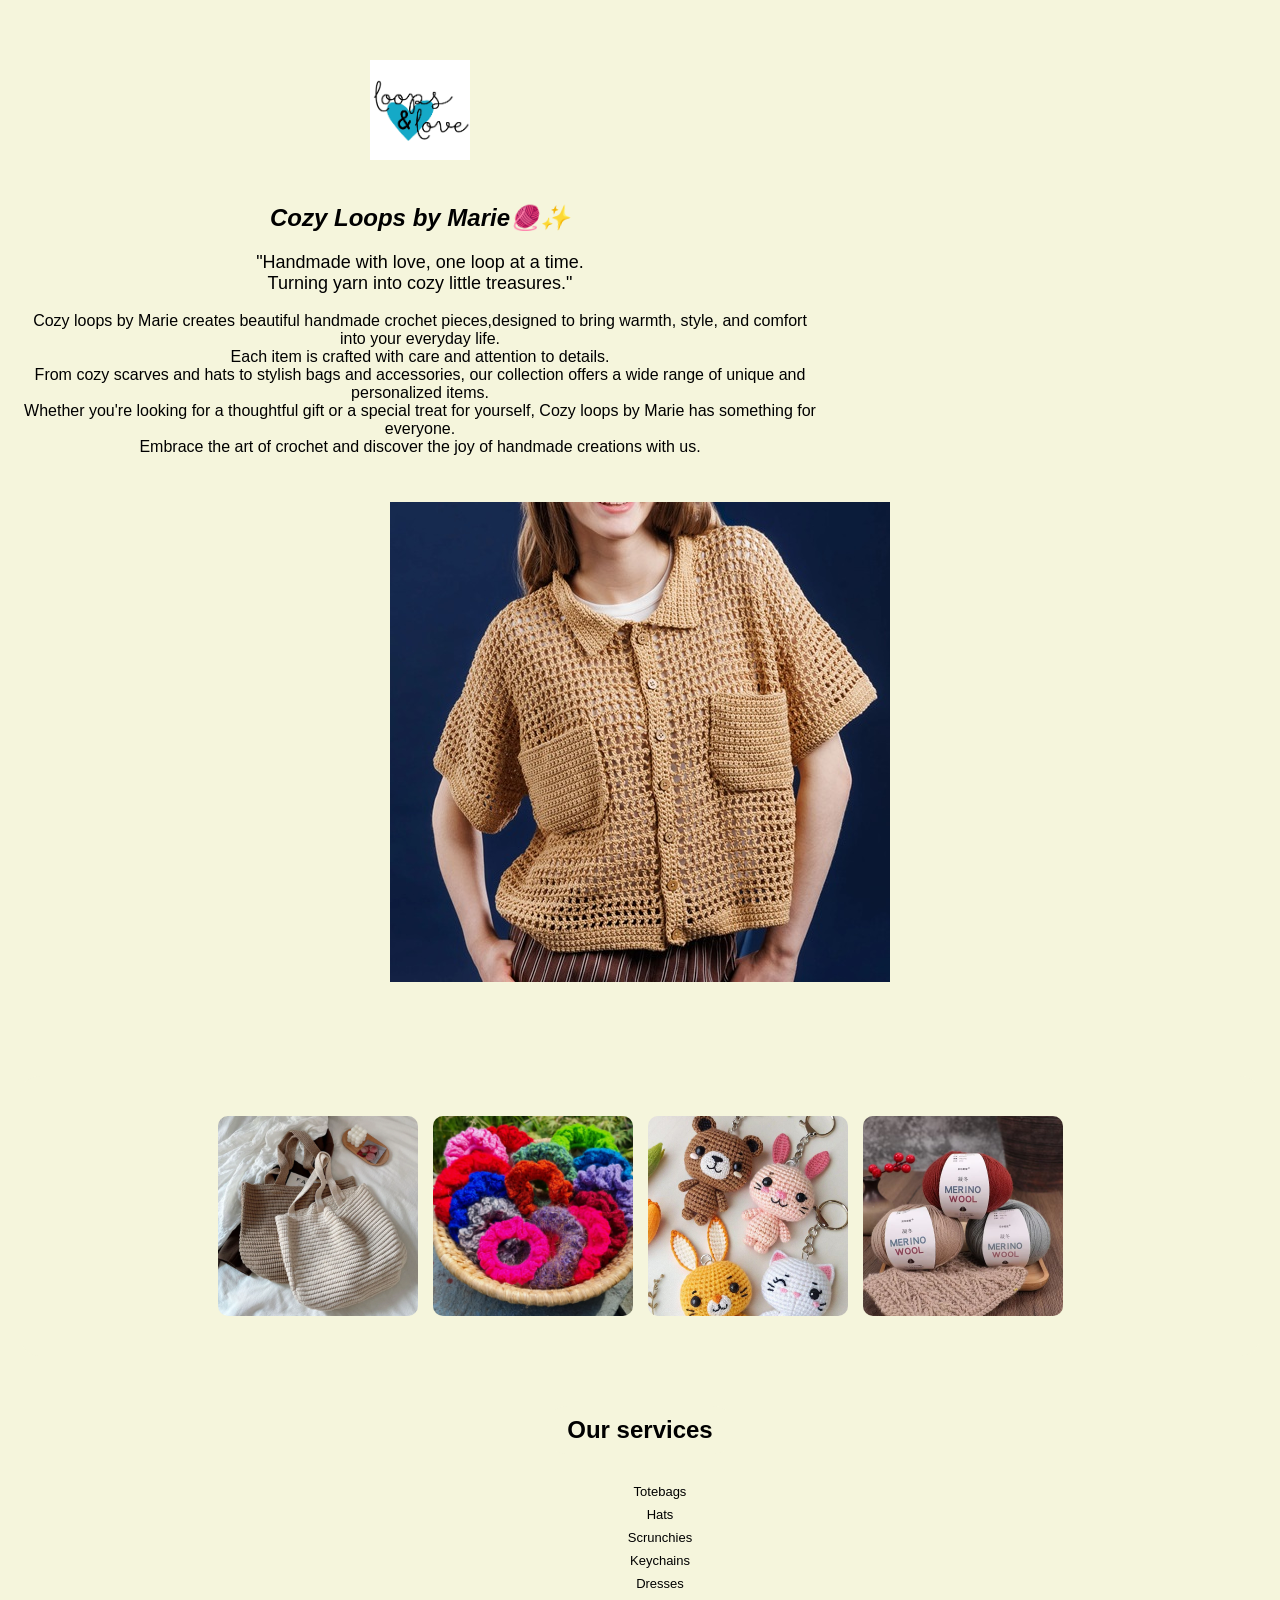
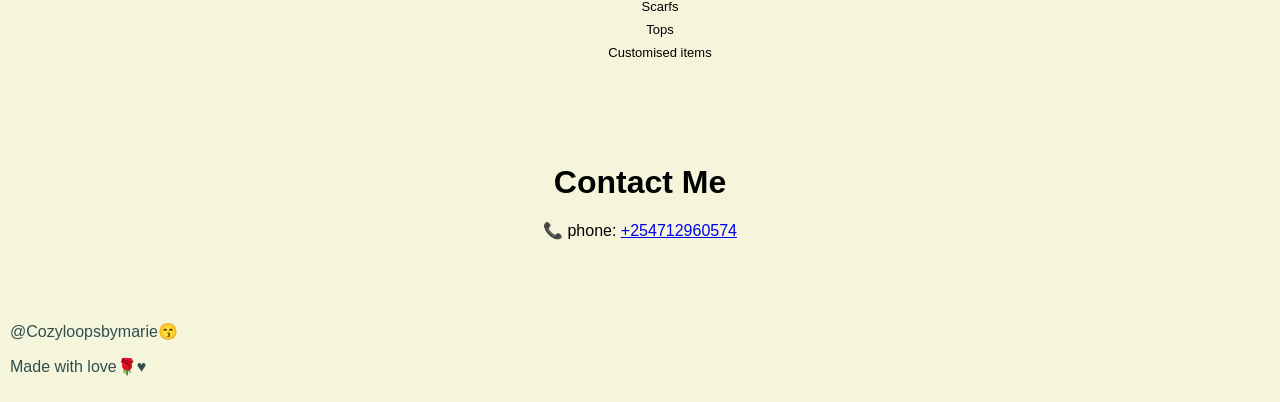
==== My Website/index.html @ fa0c68e9 "my website" ====
<!DOCTYPE html>
<html lang="en">
<head>
    <meta charset="UTF-8">
    <meta name="viewport" content="width=device-width, initial-scale=1.0">
    <title>Cozy Loops by Marie🧶</title>
    <link rel="stylesheet" href="style.css">
</head>
<body>
    <section class="hero">
        <div class="hero-text">
            <img src="logo.png" alt="Cozy loops logo" class="logo">
            <div class="content">
            <h1>Cozy Loops by Marie🧶✨</h1>
            <p class="tagline">
                "Handmade with love, one loop at a time.<br>
            Turning yarn into cozy little treasures."
        </p>
        <p class="about">
            Cozy loops by Marie creates beautiful handmade crochet pieces,designed to bring warmth, style, and comfort into your everyday life.<br> Each item is crafted with care and attention to details.<br> From cozy scarves and hats to stylish bags and accessories, our collection offers a wide range of unique and personalized items.<br>Whether you're looking for a thoughtful gift or a special treat for yourself, Cozy loops by Marie has something for everyone.<br> Embrace the art of crochet and discover the joy of handmade creations with us.
        </p>
            </div>
        </div>
        <div class="hero-image">
            <img src="crochet-woman.jpg" alt="woman wearing a crocheted top">
        </div>
    </section>
    <section class="gallery">
    <img src="totebag.webp" style="width: 200px; height: 200px;" alt="crochet tote bag">
    <img src="scrunchies.avif" style="width: 200px; height: 200px;" alt="crochet scrunchies">
    <img src="keychain.jpg"  style="width: 200px; height: 200px;" alt="crochet keychain">
    <img src="yarn.jpeg" style="width: 200px; height: 200px;" alt="colorful yarn">
    </section>
    <section class="services">
        <h2>Our services</h2>
        <ul>
            <li>Totebags</li>
            <li>Hats</li>
            <li>Scrunchies</li>
            <li>Keychains</li>
            <li>Dresses</li>
            <li>Scarfs</li>
            <li>Tops</li>
            <li>Customised items</li>
        </ul>
    </section>
    <section class="contact">
        <h2>Contact Me</h2>
        <p>📞 phone: <a href="tel:+254712960574">+254712960574</a></p>
    </section>
       <footer>
        <p>@Cozyloopsbymarie😙</p>
        <p>Made with love🌹♥️</p>
       </footer> 
</body>
</html>
---- My Website/style.css ----
body {
    font-family: Arial, sans-serif;
    background-color: beige;
    color: black;
    text-align: center;
    align-items: center;
    margin: 0;
}
.content {
    max-width: 800px;
    margin: 0 auto;
}

.hero {
    padding: 60px 20px;
    justify-content: space-between;
    gap: 20px;
    flex-wrap: wrap;
    display: flex;
}
.hero h1 {
    font-size: bolder;
    color: soft peachpuff;
    font-family: cursive, sans-serif;
    font-style: italic;
}
.hero text {
    flex: 1 1 300px;
    min-width: 250px;
    font-size: small;
    margin: 10px;
    align-items: center;
    text-align: center;
}
.hero-image {
    flex: 1 1 300px;
    margin: 10px;
}
.hero image img {
    width: 100%;
    border-radius: 15px;
}
.logo {
    width: 100px;
    margin-bottom: 20px;
    text-align: center;
    text-align: center;
    
}
.tagline {
    font-size: 18px;
  margin-top: 10px;
  color: black;
}
.about {
    margin-top: 15px;
    font-size: 1rem;
    color: black;
}
.gallery {
    background-color: beige;
    margin: 20px;
    padding: 40px 20px;
    border-radius: 20px;
    display: flex;
    flex-wrap: wrap;
    gap: 15px;
    justify-content: center;

}
.gallery img {
    width: 100%;
    height: auto;
object-fit: cover;
    border-radius: 10px;

}
.services {
    margin: 30px 20px;
    color: black;
}
.services h2 {
    display: inline-block;
    padding: 10px 20px;
    background-color: beige;
    border-radius: 20px;
    font-size: bold;
}
.services ul {
    margin-top: 10px;
    font-size: 18px;
    color: black;
    padding: left;
    list-style-type: none;
    display: grid;
    align-items: center;
}
.services li {
    font-size: small;
    margin-bottom: 8px;
    color: black;
}
.contact {
    background-color: soft pink;
    padding: 40px 20px;
    text-align: center;
}
.contact h2 {
    font-family: cursive, sans-serif;
    font-size: 2rem;
    margin-bottom: 20px;
}
.contact-card {
display: inline-block;
background-color: blue;
border-radius: 15px;
max-width: 300px;
}
footer {
    margin: 0;
    text-align: left;
    padding: 10px;
    color: darkslategrey;
}
@media (max-width: 500px) {
    .services ul {
        grid-template-columns: repeat(2, 1fr);
    }
}
@media(max-width: 500px) {
    .hero {
        flex-direction: column;
    }
    .hero-text h1 {
        font-size: 2rem;
    }
    .hero-text .about {
        font-size: 0.95rem;
    }
    .services ul {
        grid-template-columns: 1fr;
    }
    .contact-card {
        width: 90%;
        padding: 20px;
    }
    .contact h2 {
        font-size: 1.6rem;
    }
}
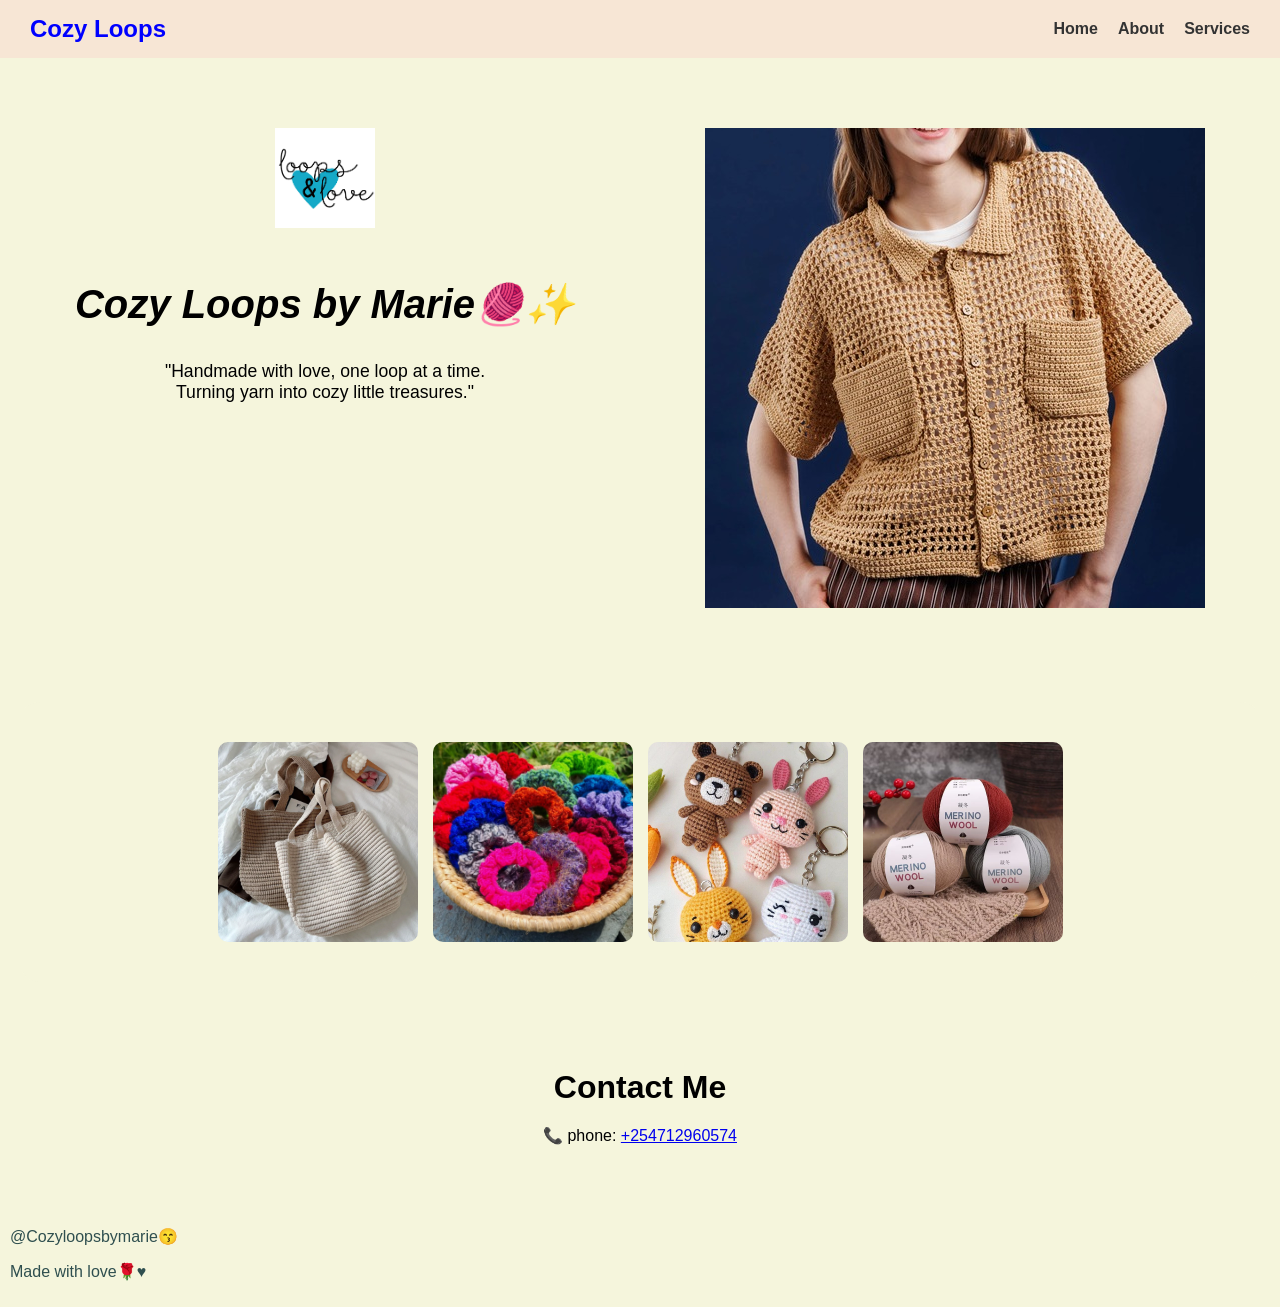
==== commit b256e764: "add about and service page" ====
--- a/My Website/index.html
+++ b/My Website/index.html
@@ -7,6 +7,14 @@
     <link rel="stylesheet" href="style.css">
 </head>
 <body>
+    <nav>
+        <h2>Cozy Loops</h2>
+        <ul>
+            <li><a href="index.html"> Home</a></li>
+            <li><a href="about.html">About</a></li>
+            <li><a href="services.html">Services</a></li>
+        </ul>
+    </nav>
     <section class="hero">
         <div class="hero-text">
             <img src="logo.png" alt="Cozy loops logo" class="logo">
@@ -15,9 +23,6 @@
             <p class="tagline">
                 "Handmade with love, one loop at a time.<br>
             Turning yarn into cozy little treasures."
-        </p>
-        <p class="about">
-            Cozy loops by Marie creates beautiful handmade crochet pieces,designed to bring warmth, style, and comfort into your everyday life.<br> Each item is crafted with care and attention to details.<br> From cozy scarves and hats to stylish bags and accessories, our collection offers a wide range of unique and personalized items.<br>Whether you're looking for a thoughtful gift or a special treat for yourself, Cozy loops by Marie has something for everyone.<br> Embrace the art of crochet and discover the joy of handmade creations with us.
         </p>
             </div>
         </div>
@@ -31,19 +36,6 @@
     <img src="keychain.jpg"  style="width: 200px; height: 200px;" alt="crochet keychain">
     <img src="yarn.jpeg" style="width: 200px; height: 200px;" alt="colorful yarn">
     </section>
-    <section class="services">
-        <h2>Our services</h2>
-        <ul>
-            <li>Totebags</li>
-            <li>Hats</li>
-            <li>Scrunchies</li>
-            <li>Keychains</li>
-            <li>Dresses</li>
-            <li>Scarfs</li>
-            <li>Tops</li>
-            <li>Customised items</li>
-        </ul>
-    </section>
     <section class="contact">
         <h2>Contact Me</h2>
         <p>📞 phone: <a href="tel:+254712960574">+254712960574</a></p>
--- a/My Website/style.css
+++ b/My Website/style.css
@@ -19,18 +19,21 @@
     display: flex;
 }
 .hero h1 {
-    font-size: bolder;
+    font-size: 2.5rem;
     color: soft peachpuff;
     font-family: cursive, sans-serif;
     font-style: italic;
+    font-weight: bold;
 }
-.hero text {
-    flex: 1 1 300px;
+.hero-text {
+    flex:  1 300px;
     min-width: 250px;
     font-size: small;
     margin: 10px;
     align-items: center;
     text-align: center;
+    flex-direction: column;
+    display: flex;
 }
 .hero-image {
     flex: 1 1 300px;
@@ -48,7 +51,7 @@
     
 }
 .tagline {
-    font-size: 18px;
+    font-size: 1.1rem;
   margin-top: 10px;
   color: black;
 }
@@ -116,6 +119,33 @@
 border-radius: 15px;
 max-width: 300px;
 }
+nav {
+    display: flex;
+    justify-content: space-between;
+    align-items: center;
+    padding: 15px 30px;
+    background-color: #f7e6d5;
+}
+nav h2 {
+    margin: 0;
+    color: blue;
+}
+nav ul {
+    list-style: none;
+    display: flex;
+    gap: 20px;
+    margin: 0;
+    padding: 0;
+}
+nav ul li a {
+    text-decoration: none;
+    color: #333;
+    font-weight: bold;
+    transition: 0.3s;
+}
+nav ul li a:hover {
+    color: ffb74d;
+}
 footer {
     margin: 0;
     text-align: left;
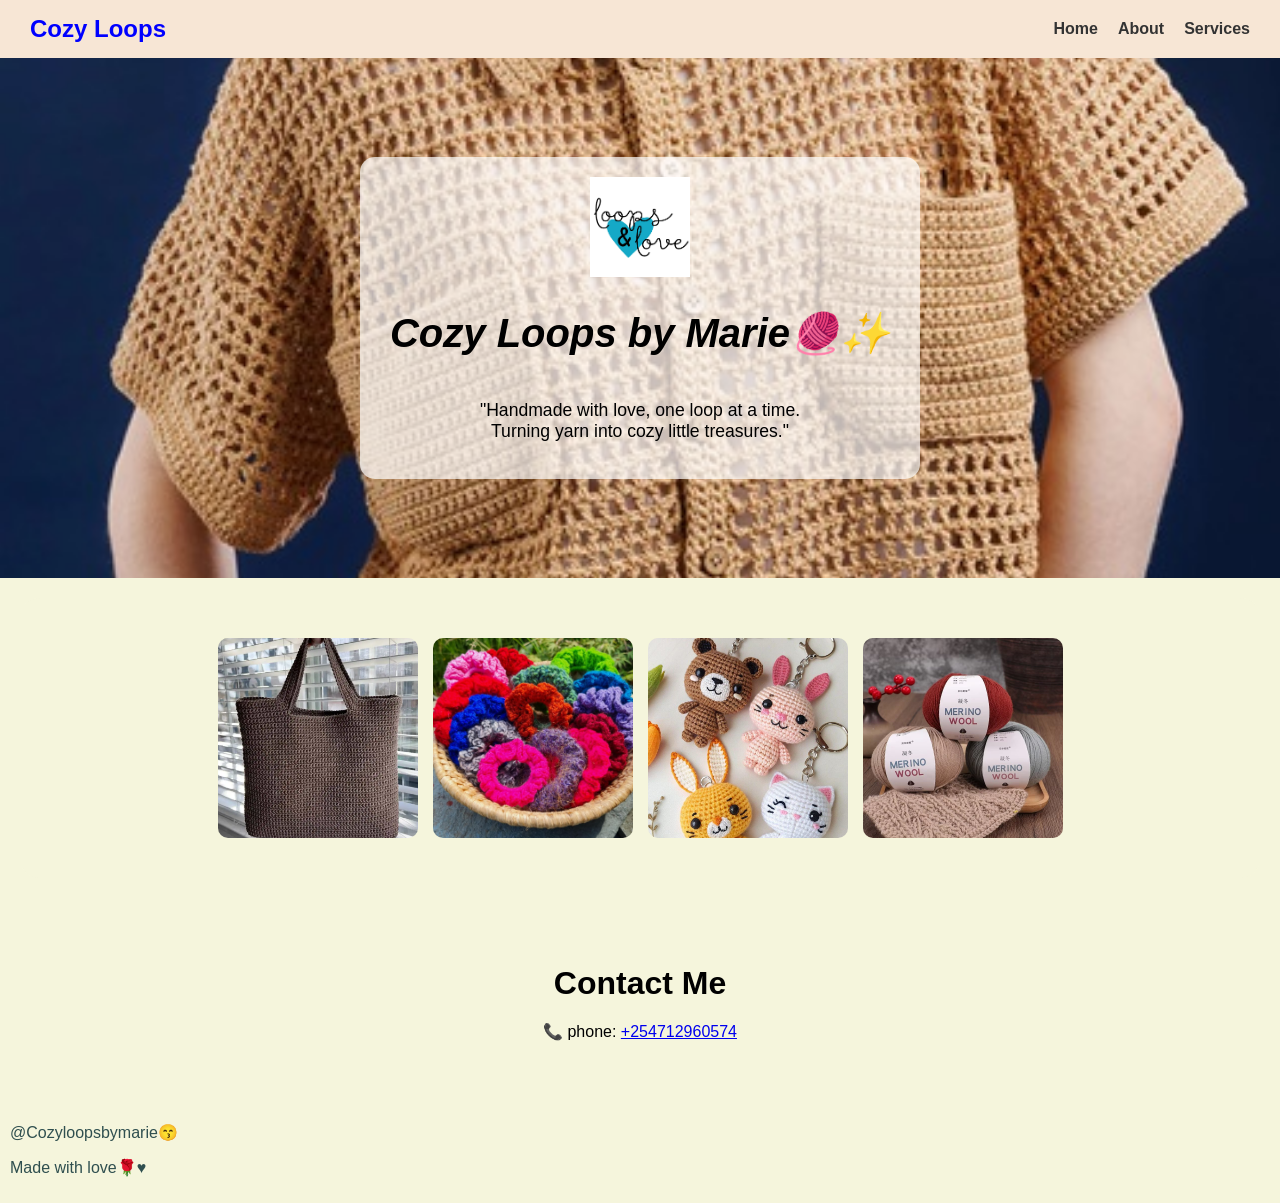
==== commit a27f9f31: "Added README.md, services and about pages" ====
--- a/My Website/index.html
+++ b/My Website/index.html
@@ -18,16 +18,11 @@
     <section class="hero">
         <div class="hero-text">
             <img src="logo.png" alt="Cozy loops logo" class="logo">
-            <div class="content">
             <h1>Cozy Loops by Marie🧶✨</h1>
             <p class="tagline">
                 "Handmade with love, one loop at a time.<br>
             Turning yarn into cozy little treasures."
         </p>
-            </div>
-        </div>
-        <div class="hero-image">
-            <img src="crochet-woman.jpg" alt="woman wearing a crocheted top">
         </div>
     </section>
     <section class="gallery">
--- a/My Website/style.css
+++ b/My Website/style.css
@@ -6,17 +6,18 @@
     align-items: center;
     margin: 0;
 }
-.content {
-    max-width: 800px;
-    margin: 0 auto;
-}
-
 .hero {
     padding: 60px 20px;
-    justify-content: space-between;
-    gap: 20px;
-    flex-wrap: wrap;
-    display: flex;
+    justify-content: center;
+    gap: 40px;
+    flex-wrap: wrap;
+    display: flex;
+    align-items: center;
+    flex-wrap: wrap;
+    background-image: url(crochet-woman.jpg);
+    background-size: cover;
+    background-position: center;
+    min-height: 400px;
 }
 .hero h1 {
     font-size: 2.5rem;
@@ -24,16 +25,18 @@
     font-family: cursive, sans-serif;
     font-style: italic;
     font-weight: bold;
+    text-align: center;
 }
 .hero-text {
-    flex:  1 300px;
-    min-width: 250px;
+    border-radius: 15px;
+    padding: 20px 30px;
     font-size: small;
-    margin: 10px;
     align-items: center;
     text-align: center;
     flex-direction: column;
     display: flex;
+    justify-content: center;
+    background-color: rgba(255,255,255,0.7);
 }
 .hero-image {
     flex: 1 1 300px;
@@ -48,12 +51,16 @@
     margin-bottom: 20px;
     text-align: center;
     text-align: center;
+    display: block;
+    margin: 0 auto;
     
 }
 .tagline {
     font-size: 1.1rem;
   margin-top: 10px;
   color: black;
+  text-align: center;
+  width: 100%;
 }
 .about {
     margin-top: 15px;
@@ -78,30 +85,48 @@
     border-radius: 10px;
 
 }
-.services {
-    margin: 30px 20px;
+.about {
+    text-align: center;
+    padding: 60px 20px;
+    background-color: beige;
+}
+.about-hero h1 {
+    font-size: xx-large;
+    font-family: cursive, sans-serif;
+    font-weight: bold;
+}
+.about-content {
+    display: flex;
+    flex-wrap: wrap;
+    gap: 20px;
+    justify-content: center;
+}
+.about-card h2 {
+    margin-bottom: 10px;
+    font-family: cursive,sans-serif;
     color: black;
 }
-.services h2 {
-    display: inline-block;
-    padding: 10px 20px;
-    background-color: beige;
-    border-radius: 20px;
-    font-size: bold;
-}
-.services ul {
-    margin-top: 10px;
-    font-size: 18px;
-    color: black;
-    padding: left;
-    list-style-type: none;
-    display: grid;
-    align-items: center;
-}
-.services li {
-    font-size: small;
-    margin-bottom: 8px;
-    color: black;
+.services-card {
+    border-radius: 15px;
+    background-color:whitesmoke;
+    padding: 25px;
+    max-width: 250px;
+    flex: 1 1 200px;
+    text-align: center;
+}
+.services-content {
+    display: flex;
+    padding: 40px 20px;
+    gap: 20px;
+    flex-wrap: wrap;
+    justify-content: center;
+}
+.service-card img {
+    width: 100%;
+    height: 150px;
+    object-fit: cover;
+    border-radius: 10px;
+    margin-bottom: 10px;
 }
 .contact {
     background-color: soft pink;
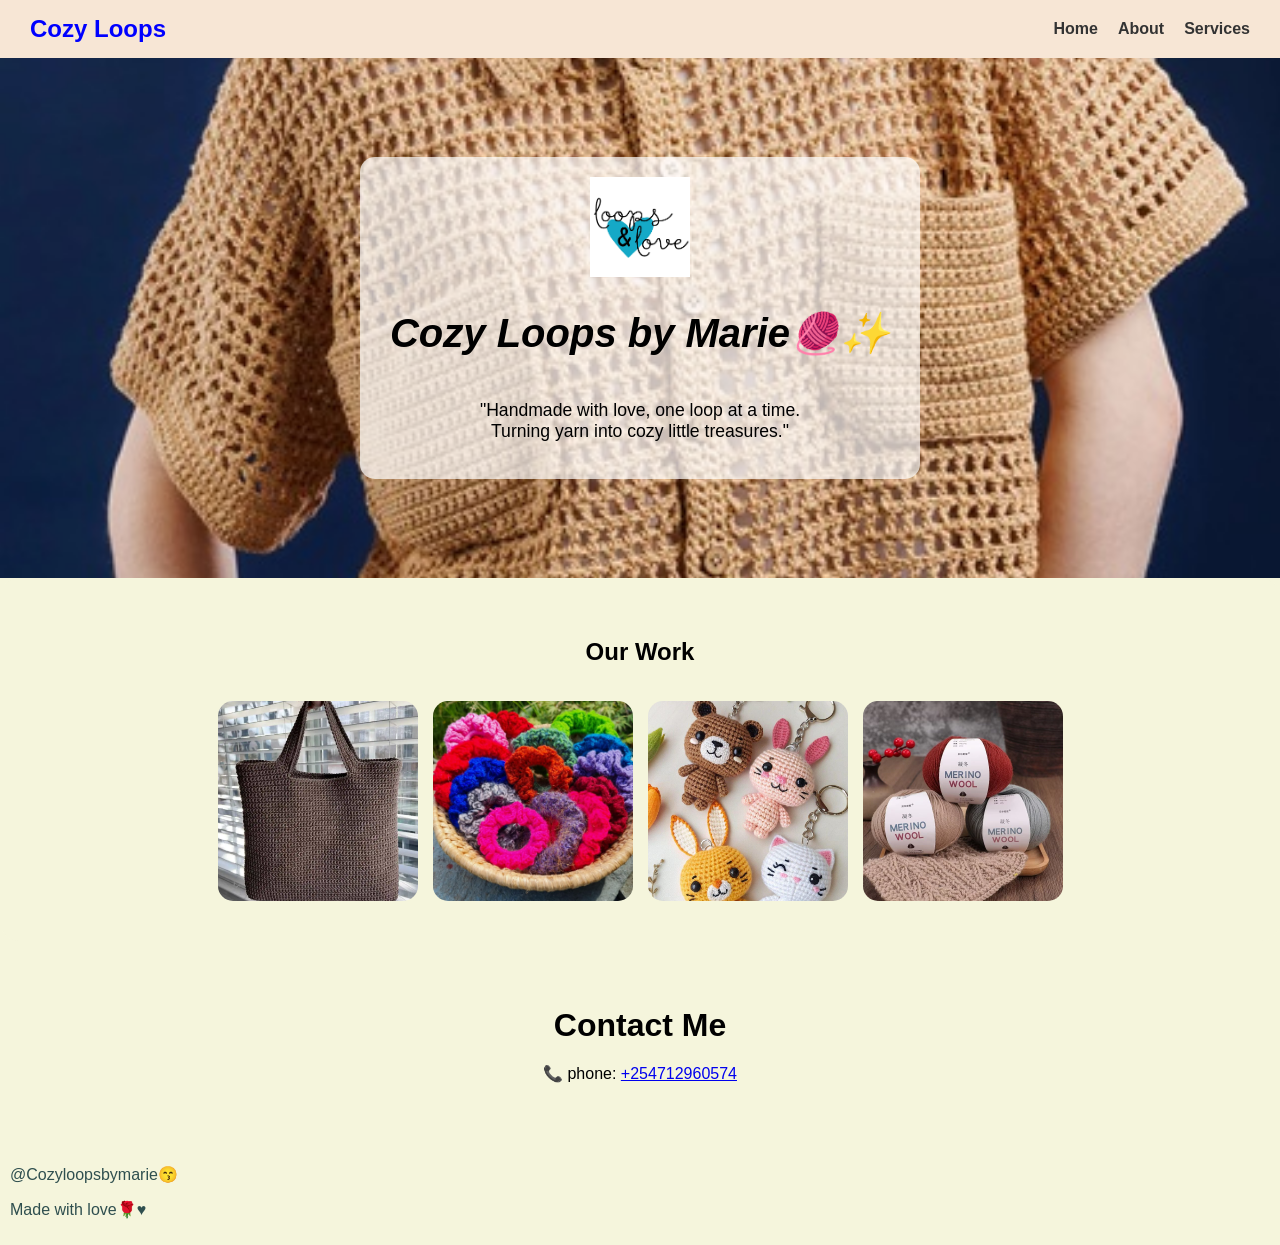
==== commit 9e81f3cd: "Add detailed README file." ====
--- a/My Website/index.html
+++ b/My Website/index.html
@@ -26,6 +26,7 @@
         </div>
     </section>
     <section class="gallery">
+        <h2>Our Work</h2>
     <img src="totebag.webp" style="width: 200px; height: 200px;" alt="crochet tote bag">
     <img src="scrunchies.avif" style="width: 200px; height: 200px;" alt="crochet scrunchies">
     <img src="keychain.jpg"  style="width: 200px; height: 200px;" alt="crochet keychain">
--- a/My Website/style.css
+++ b/My Website/style.css
@@ -69,21 +69,29 @@
 }
 .gallery {
     background-color: beige;
-    margin: 20px;
     padding: 40px 20px;
     border-radius: 20px;
     display: flex;
     flex-wrap: wrap;
     gap: 15px;
-    justify-content: center;
-
+    align-items: center;
+    justify-content: center;
+}
+.gallery h2 {
+    text-align: center;
+    display: block;
+    width: 100%;
+    margin-bottom: 20px;
 }
 .gallery img {
-    width: 100%;
-    height: auto;
+    width: 200px;
+    height: 200px;
 object-fit: cover;
-    border-radius: 10px;
-
+    border-radius: 15px;
+    transition: all 0.3s ease;
+}
+.gallery img:hover {
+    transform: scale(1.05);
 }
 .about {
     text-align: center;
@@ -113,6 +121,7 @@
     max-width: 250px;
     flex: 1 1 200px;
     text-align: center;
+    transition: all 0.3s ease;
 }
 .services-content {
     display: flex;
@@ -128,6 +137,11 @@
     border-radius: 10px;
     margin-bottom: 10px;
 }
+.service-card:hover {
+    transform: scale(1.05);
+    box-shadow: 0 6px 20px rgba(0,0,0,0.2);
+    transition: all 0.3s ease;
+}
 .contact {
     background-color: soft pink;
     padding: 40px 20px;
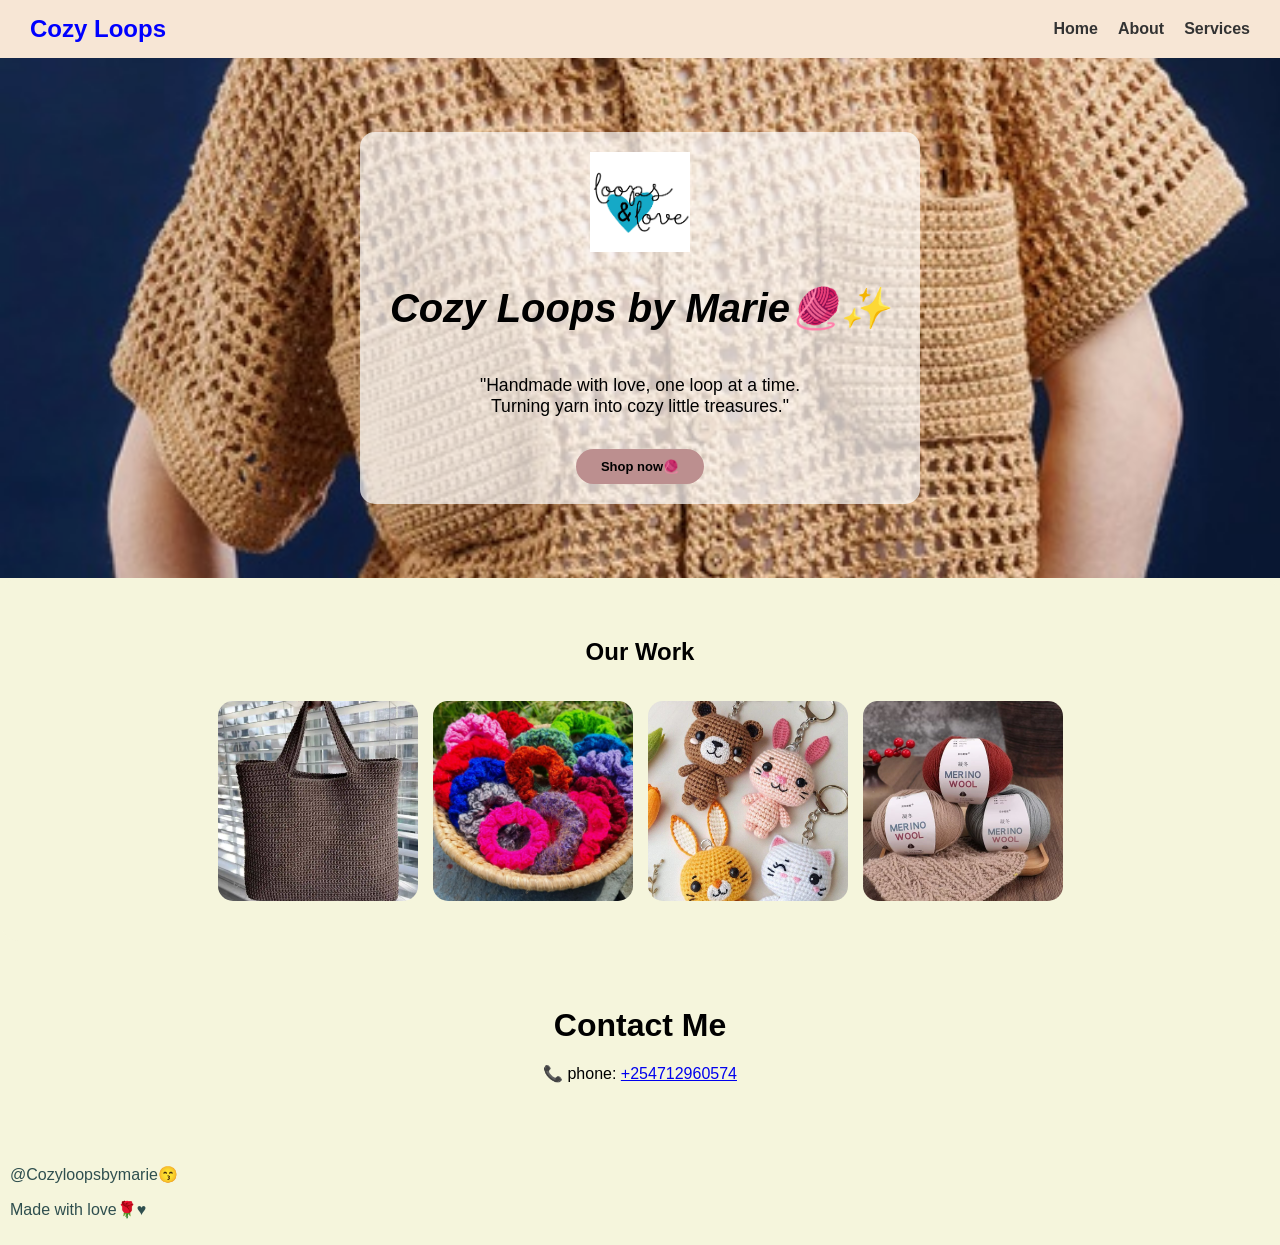
==== commit 2e7b0b94: "Add shop now button to hero section" ====
--- a/My Website/index.html
+++ b/My Website/index.html
@@ -23,6 +23,7 @@
                 "Handmade with love, one loop at a time.<br>
             Turning yarn into cozy little treasures."
         </p>
+        <a href="services.html" class="shop-button">Shop now🧶</a>
         </div>
     </section>
     <section class="gallery">
--- a/My Website/style.css
+++ b/My Website/style.css
@@ -62,6 +62,22 @@
   text-align: center;
   width: 100%;
 }
+.shop-button {
+    background-color: rosybrown;
+    font-weight: bold;
+    text-decoration: none;
+    color: black;
+    display: inline-block;
+    margin-top: 15px;
+    font-family: cursive, sans-serif;
+    padding: 10px 25px;
+    border-radius: 25px;
+    transition: all 0.3s ease;
+}
+.shop-button:hover {
+    background-color: peachpuff;
+    color: black;
+}
 .about {
     margin-top: 15px;
     font-size: 1rem;
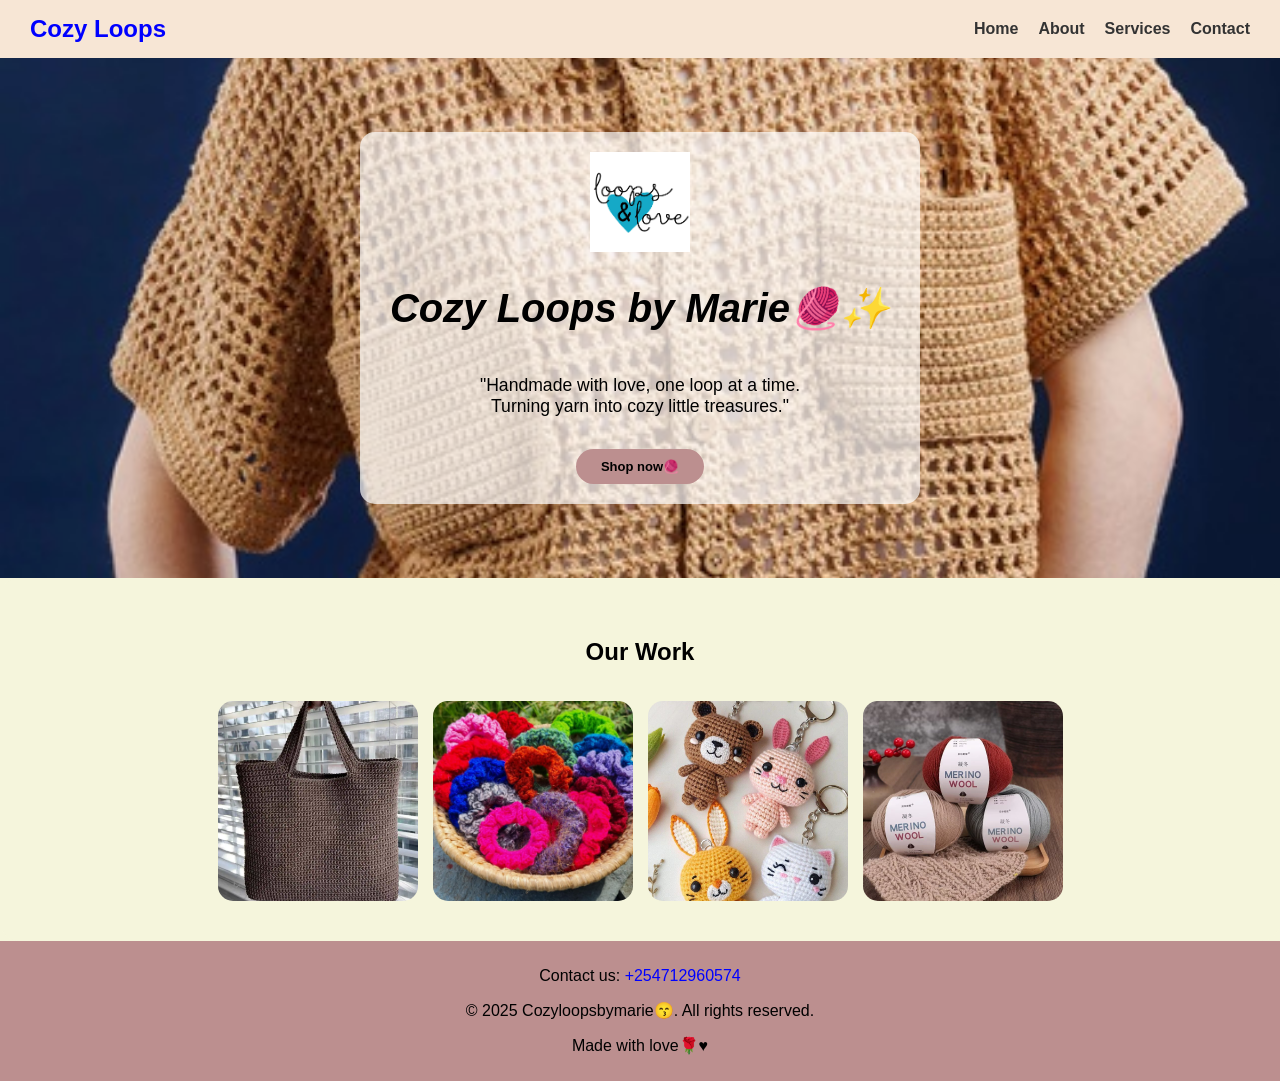
==== commit 5aa3f7c8: "Add contact page" ====
--- a/My Website/index.html
+++ b/My Website/index.html
@@ -13,6 +13,7 @@
             <li><a href="index.html"> Home</a></li>
             <li><a href="about.html">About</a></li>
             <li><a href="services.html">Services</a></li>
+            <li><a href="contact.html">Contact</a></li>
         </ul>
     </nav>
     <section class="hero">
@@ -33,12 +34,9 @@
     <img src="keychain.jpg"  style="width: 200px; height: 200px;" alt="crochet keychain">
     <img src="yarn.jpeg" style="width: 200px; height: 200px;" alt="colorful yarn">
     </section>
-    <section class="contact">
-        <h2>Contact Me</h2>
-        <p>📞 phone: <a href="tel:+254712960574">+254712960574</a></p>
-    </section>
        <footer>
-        <p>@Cozyloopsbymarie😙</p>
+        <p>Contact us: <a href="tel:+254712960574">+254712960574</a></p>
+        <p>&copy 2025 Cozyloopsbymarie😙. All rights reserved.</p>
         <p>Made with love🌹♥️</p>
        </footer> 
 </body>
--- a/My Website/style.css
+++ b/My Website/style.css
@@ -168,11 +168,44 @@
     font-size: 2rem;
     margin-bottom: 20px;
 }
-.contact-card {
-display: inline-block;
-background-color: blue;
-border-radius: 15px;
-max-width: 300px;
+.contact-hero {
+    text-align: center;
+    padding: 60px 20px;
+    background-color: rosybrown;
+}
+.contact-form {
+display: flex;
+flex-wrap: wrap;
+gap: 20px;
+padding: 40px 60px;
+justify-content: flex-start;
+align-items: flex-start;
+}
+.form-card {
+    display: flex;
+    flex-direction: column;
+    gap: 15px;
+    max-width: 450px;
+    padding: 30px;
+    background-color: whitesmoke;
+    flex: 1 1 300px;
+}
+.form-card input,
+.form-card textarea {
+    padding: 10px;
+    font-size: x-small;
+    width: 100%;
+    border: 2px solid peachpuff;
+}
+.form-card button {
+    padding: 10px 25px;
+    background-color: rosybrown;
+    color: black;
+    font-family: cursive,sans-serif;
+    cursor: pointer;
+}
+.form-card:last-child {
+    margin-top: 80px;
 }
 nav {
     display: flex;
@@ -203,9 +236,14 @@
 }
 footer {
     margin: 0;
-    text-align: left;
+    text-align: center;
     padding: 10px;
-    color: darkslategrey;
+    color: black;
+    background-color: rosybrown;
+}
+footer a {
+    text-decoration: none;
+    color: blue;
 }
 @media (max-width: 500px) {
     .services ul {
